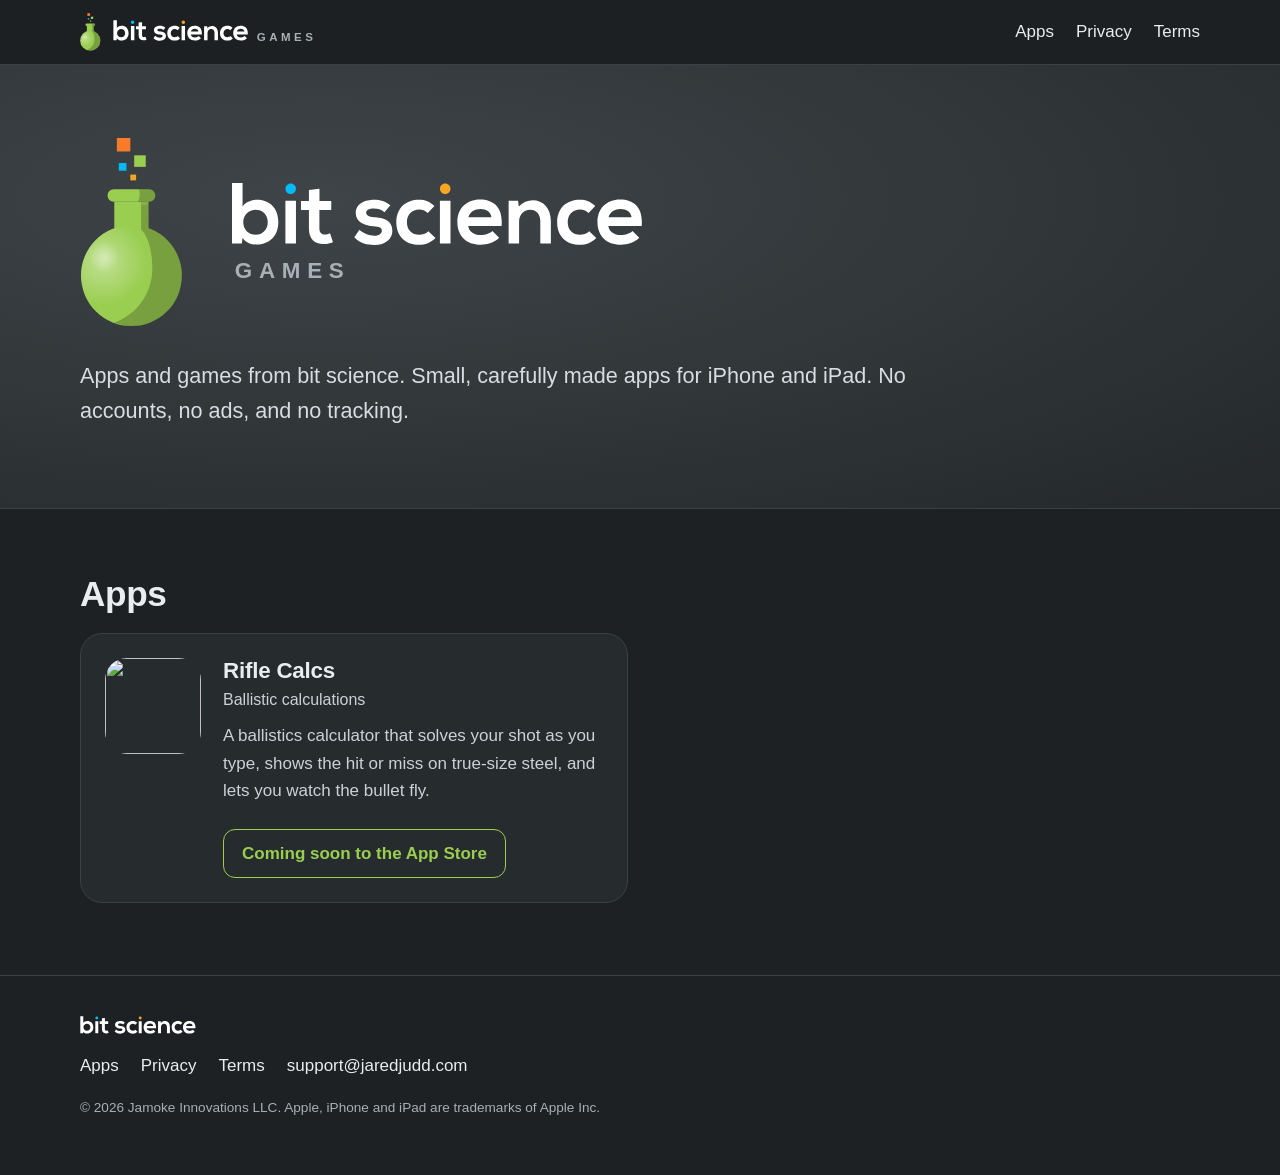
==== docs/index.html @ 22291ad4 "Bit Science Games website Home page, Rifle Calcs page, Privacy Policy and Terms of Use, built by bui" ====
<!doctype html>
<html lang="en">
<head>
<meta charset="utf-8">
<meta name="viewport" content="width=device-width, initial-scale=1">
<meta name="color-scheme" content="dark">
<title>Bit Science Games</title>
<meta name="description" content="Small, carefully made apps for iPhone and iPad. No accounts, no ads, and no tracking.">
<meta property="og:type" content="website">
<meta property="og:site_name" content="Bit Science Games">
<meta property="og:title" content="Bit Science Games">
<meta property="og:description" content="Small, carefully made apps for iPhone and iPad. No accounts, no ads, and no tracking.">
<meta property="og:image" content="https://jaredjudd.com/images/social.png">
<meta name="twitter:card" content="summary_large_image">
<link rel="canonical" href="https://jaredjudd.com/">
<link rel="icon" href="/images/icon.png">
<link rel="apple-touch-icon" href="/images/apple-touch-icon.png">
<link rel="stylesheet" href="/assets/site.css">
</head>
<body class="home">
<header class="top"><div class="wrap">
<a class="brand" href="/" aria-label="Bit Science Games home"><svg xmlns="http://www.w3.org/2000/svg" viewBox="40.880 84.500 53.350 98.590" width="20.6" height="38"><g transform="matrix(1 0 0 -1 0 280)">
  <defs>
    <radialGradient id="hl" gradientUnits="userSpaceOnUse" cx="53.11" cy="130.71" r="22.28">
      <stop offset="0" stop-color="#FFFFFF" stop-opacity="0.38"/>
      <stop offset="1" stop-color="#FFFFFF" stop-opacity="0"/>
    </radialGradient>
    <radialGradient id="hl2" gradientUnits="userSpaceOnUse" cx="53.39" cy="133.42" r="8.12">
      <stop offset="0" stop-color="#FFFFFF" stop-opacity="0.35"/>
      <stop offset="1" stop-color="#FFFFFF" stop-opacity="0"/>
    </radialGradient>
  </defs>
  <g id="pixels">
    <path fill="#F97A2B" d="M67 188 h-7 v7 h7 Z"/>
    <path fill="#9ACE51" d="M75 180 h-6 v6 h6 Z"/>
    <path fill="#04BAF4" d="M65 178 h-4 v4 h4 Z"/>
    <path fill="#F8A621" d="M70 173 h-3 v3 h3 Z"/>
  </g>
  <g id="flask" fill="#9ACE51">
    <circle cx="67.556" cy="123.585" r="26.174"/>
    <rect x="58.675" y="123.585" width="17.762" height="38.345"/>
    <rect x="55.17" y="161.93" width="24.772" height="6.434" rx="3.217"/>
  </g>
  <g id="shade" style="mix-blend-mode:multiply">
    <path transform="matrix(1 0 0 1 76.4366 148.2107)" fill="#C6C6C6" d="M0 0 L0 13.719 L-3.856 13.719 L-3.851 -0.618 C-3.851 -0.761 -3.791 -0.892 -3.684 -0.987 C-2.733 -1.834 1.97 -6.749 1.97 -21.1 C1.97 -34.096 -6.38 -45.135 -18.005 -49.163 C-14.282 -50.549 -10.16 -51.115 -5.854 -50.63 C6.748 -49.209 16.641 -38.611 17.262 -25.944 C17.845 -14.041 10.473 -3.777 0 0"/>
    <path transform="matrix(1 0 0 1 76.4366 161.9298)" fill="#DADADA" d="M0 0 L-3.856 0 L-3.856 -1.788 L0 -1.788 Z"/>
    <path transform="matrix(1 0 0 1 76.7251 168.364)" fill="#C6C6C6" d="M0 0 L-5.236 0 C-4.99 -0.794 -4.857 -1.639 -4.857 -2.514 C-4.857 -3.929 -5.208 -5.261 -5.822 -6.434 L-5.821 -6.434 L-0.289 -6.434 L-0.095 -6.434 C1.306 -6.434 2.635 -5.591 3.055 -4.255 C3.751 -2.038 2.113 0 0 0"/>
  </g>
  <circle cx="67.556" cy="123.585" r="26.174" fill="url(#hl)"/>
  <circle cx="67.556" cy="123.585" r="26.174" fill="url(#hl2)"/>
  </g></svg>
<span class="brand-name"><svg xmlns="http://www.w3.org/2000/svg" viewBox="106.520 134.270 202.600 31.480" width="135.2" height="21"><g transform="matrix(1 0 0 -1 0 280)">
  <path transform="matrix(1 0 0 1 303.5418 128.4114)" fill="#FFFFFF" d="M0 0 C-0.341 2.725 -2.469 4.087 -5.449 4.087 C-8.259 4.087 -10.558 2.725 -11.324 0 Z M-11.409 -4.3 C-11.069 -6.897 -8.812 -8.769 -5.152 -8.769 C-3.236 -8.769 -0.724 -8.047 0.468 -6.811 L3.788 -10.09 C1.575 -12.388 -2.043 -13.496 -5.236 -13.496 C-12.473 -13.496 -16.773 -9.025 -16.773 -2.299 C-16.773 4.087 -12.432 8.685 -5.62 8.685 C1.405 8.685 5.789 4.342 4.981 -4.3 Z M-17.348 -10.26 C-19.774 -12.643 -22.328 -13.58 -25.436 -13.58 C-31.523 -13.58 -36.59 -9.919 -36.59 -2.469 C-36.59 4.981 -31.523 8.642 -25.436 8.642 C-22.456 8.642 -20.157 7.791 -17.859 5.535 L-21.136 2.086 C-22.371 3.193 -23.904 3.746 -25.351 3.746 C-28.841 3.746 -31.396 1.192 -31.396 -2.469 C-31.396 -6.47 -28.672 -8.599 -25.436 -8.599 C-23.775 -8.599 -22.116 -8.131 -20.838 -6.854 Z M-44.883 -12.942 L-44.883 -1.958 C-44.883 1.235 -46.628 3.661 -49.948 3.661 C-53.141 3.661 -55.313 0.98 -55.313 -2.213 L-55.313 -12.942 L-60.464 -12.942 L-60.464 8.088 L-55.823 8.088 L-55.483 5.236 C-53.354 7.323 -51.226 8.386 -48.586 8.386 C-43.648 8.386 -39.688 4.682 -39.688 -1.916 L-39.688 -12.942 Z M-68.915 0 C-69.256 2.725 -71.384 4.087 -74.364 4.087 C-77.174 4.087 -79.473 2.725 -80.239 0 Z M-80.325 -4.3 C-79.983 -6.897 -77.727 -8.769 -74.067 -8.769 C-72.151 -8.769 -69.639 -8.047 -68.447 -6.811 L-65.127 -10.09 C-67.34 -12.388 -70.959 -13.496 -74.151 -13.496 C-81.388 -13.496 -85.688 -9.025 -85.688 -2.299 C-85.688 4.087 -81.346 8.685 -74.534 8.685 C-67.51 8.685 -63.126 4.342 -63.934 -4.3 Z M-94.256 -12.942 h5.195 v21.073 h-5.195 Z M-94.256 8.131 M-96.452 -10.26 C-98.878 -12.643 -101.433 -13.58 -104.54 -13.58 C-110.628 -13.58 -115.694 -9.919 -115.694 -2.469 C-115.694 4.981 -110.628 8.642 -104.54 8.642 C-101.56 8.642 -99.261 7.791 -96.962 5.535 L-100.24 2.086 C-101.475 3.193 -103.008 3.746 -104.455 3.746 C-107.946 3.746 -110.5 1.192 -110.5 -2.469 C-110.5 -6.47 -107.776 -8.599 -104.54 -8.599 C-102.88 -8.599 -101.22 -8.131 -99.943 -6.854 Z M-121.526 2.469 C-123.016 3.874 -124.719 4.342 -126.72 4.342 C-129.189 4.342 -130.551 3.576 -130.551 2.256 C-130.551 0.894 -129.317 0.127 -126.635 -0.043 C-122.676 -0.298 -117.652 -1.192 -117.652 -6.769 C-117.652 -10.473 -120.675 -13.666 -126.677 -13.666 C-129.998 -13.666 -133.318 -13.112 -136.384 -9.919 L-133.829 -6.216 C-132.339 -7.875 -128.933 -9.11 -126.592 -9.153 C-124.634 -9.195 -122.803 -8.174 -122.803 -6.641 C-122.803 -5.194 -123.995 -4.598 -126.975 -4.428 C-130.934 -4.13 -135.66 -2.682 -135.66 2.086 C-135.66 6.939 -130.637 8.642 -126.805 8.642 C-123.527 8.642 -121.058 8.004 -118.631 5.875 Z M-153.501 13.964 L-153.501 8.004 L-147.712 8.004 L-147.712 3.533 L-153.544 3.533 L-153.544 -5.535 C-153.544 -7.535 -152.437 -8.515 -150.819 -8.515 C-150.01 -8.515 -149.074 -8.259 -148.307 -7.875 L-146.86 -12.303 C-148.35 -12.899 -149.585 -13.154 -151.16 -13.197 C-155.715 -13.367 -158.695 -10.771 -158.695 -5.535 L-158.695 3.533 L-162.611 3.533 L-162.611 8.004 L-158.695 8.004 L-158.695 13.41 Z M-170.263 -12.942 h5.194 v21.073 h-5.194 Z M-170.263 8.131 M-190.988 -2.426 C-190.988 -6.216 -188.178 -8.599 -184.9 -8.599 C-181.58 -8.599 -178.94 -6.087 -178.94 -2.426 C-178.94 1.362 -181.58 3.704 -184.9 3.704 C-188.178 3.704 -190.988 1.235 -190.988 -2.426 M-191.329 16.816 L-191.329 5.194 C-190.094 7.365 -186.646 8.556 -184.432 8.556 C-178.302 8.556 -173.747 4.811 -173.747 -2.426 C-173.747 -9.323 -178.387 -13.41 -184.559 -13.41 C-187.114 -13.41 -189.711 -12.559 -191.329 -10.047 L-191.669 -12.942 L-196.522 -12.942 L-196.522 16.816 Z"/>
  <path transform="matrix(1 0 0 1 138.4726 142.375)" fill="#04BAF4" d="M0 0 C0 -1.435 -1.163 -2.597 -2.597 -2.597 C-4.032 -2.597 -5.195 -1.435 -5.195 0 C-5.195 1.434 -4.032 2.597 -2.597 2.597 C-1.163 2.597 0 1.434 0 0"/>
  <path transform="matrix(1 0 0 1 214.481 142.375)" fill="#F8A621" d="M0 0 C0 -1.435 -1.163 -2.597 -2.597 -2.597 C-4.032 -2.597 -5.195 -1.435 -5.195 0 C-5.195 1.434 -4.032 2.597 -2.597 2.597 C-1.163 2.597 0 1.434 0 0"/></g></svg><span class="games">GAMES</span></span></a>
<nav><a href="/#apps">Apps</a><a href="/privacy/">Privacy</a><a href="/terms/">Terms</a></nav>
</div></header>
<main>

<section class="hero home-hero"><div class="wrap">
<div class="lockup"><svg xmlns="http://www.w3.org/2000/svg" viewBox="40.880 84.500 53.350 98.590" width="102.8" height="190"><g transform="matrix(1 0 0 -1 0 280)">
  <defs>
    <radialGradient id="hl" gradientUnits="userSpaceOnUse" cx="53.11" cy="130.71" r="22.28">
      <stop offset="0" stop-color="#FFFFFF" stop-opacity="0.38"/>
      <stop offset="1" stop-color="#FFFFFF" stop-opacity="0"/>
    </radialGradient>
    <radialGradient id="hl2" gradientUnits="userSpaceOnUse" cx="53.39" cy="133.42" r="8.12">
      <stop offset="0" stop-color="#FFFFFF" stop-opacity="0.35"/>
      <stop offset="1" stop-color="#FFFFFF" stop-opacity="0"/>
    </radialGradient>
  </defs>
  <g id="pixels">
    <path fill="#F97A2B" d="M67 188 h-7 v7 h7 Z"/>
    <path fill="#9ACE51" d="M75 180 h-6 v6 h6 Z"/>
    <path fill="#04BAF4" d="M65 178 h-4 v4 h4 Z"/>
    <path fill="#F8A621" d="M70 173 h-3 v3 h3 Z"/>
  </g>
  <g id="flask" fill="#9ACE51">
    <circle cx="67.556" cy="123.585" r="26.174"/>
    <rect x="58.675" y="123.585" width="17.762" height="38.345"/>
    <rect x="55.17" y="161.93" width="24.772" height="6.434" rx="3.217"/>
  </g>
  <g id="shade" style="mix-blend-mode:multiply">
    <path transform="matrix(1 0 0 1 76.4366 148.2107)" fill="#C6C6C6" d="M0 0 L0 13.719 L-3.856 13.719 L-3.851 -0.618 C-3.851 -0.761 -3.791 -0.892 -3.684 -0.987 C-2.733 -1.834 1.97 -6.749 1.97 -21.1 C1.97 -34.096 -6.38 -45.135 -18.005 -49.163 C-14.282 -50.549 -10.16 -51.115 -5.854 -50.63 C6.748 -49.209 16.641 -38.611 17.262 -25.944 C17.845 -14.041 10.473 -3.777 0 0"/>
    <path transform="matrix(1 0 0 1 76.4366 161.9298)" fill="#DADADA" d="M0 0 L-3.856 0 L-3.856 -1.788 L0 -1.788 Z"/>
    <path transform="matrix(1 0 0 1 76.7251 168.364)" fill="#C6C6C6" d="M0 0 L-5.236 0 C-4.99 -0.794 -4.857 -1.639 -4.857 -2.514 C-4.857 -3.929 -5.208 -5.261 -5.822 -6.434 L-5.821 -6.434 L-0.289 -6.434 L-0.095 -6.434 C1.306 -6.434 2.635 -5.591 3.055 -4.255 C3.751 -2.038 2.113 0 0 0"/>
  </g>
  <circle cx="67.556" cy="123.585" r="26.174" fill="url(#hl)"/>
  <circle cx="67.556" cy="123.585" r="26.174" fill="url(#hl2)"/>
  </g></svg>
<div><h1 class="sr">Bit Science Games</h1><svg xmlns="http://www.w3.org/2000/svg" viewBox="106.520 134.270 202.600 31.480" width="411.9" height="64"><g transform="matrix(1 0 0 -1 0 280)">
  <path transform="matrix(1 0 0 1 303.5418 128.4114)" fill="#FFFFFF" d="M0 0 C-0.341 2.725 -2.469 4.087 -5.449 4.087 C-8.259 4.087 -10.558 2.725 -11.324 0 Z M-11.409 -4.3 C-11.069 -6.897 -8.812 -8.769 -5.152 -8.769 C-3.236 -8.769 -0.724 -8.047 0.468 -6.811 L3.788 -10.09 C1.575 -12.388 -2.043 -13.496 -5.236 -13.496 C-12.473 -13.496 -16.773 -9.025 -16.773 -2.299 C-16.773 4.087 -12.432 8.685 -5.62 8.685 C1.405 8.685 5.789 4.342 4.981 -4.3 Z M-17.348 -10.26 C-19.774 -12.643 -22.328 -13.58 -25.436 -13.58 C-31.523 -13.58 -36.59 -9.919 -36.59 -2.469 C-36.59 4.981 -31.523 8.642 -25.436 8.642 C-22.456 8.642 -20.157 7.791 -17.859 5.535 L-21.136 2.086 C-22.371 3.193 -23.904 3.746 -25.351 3.746 C-28.841 3.746 -31.396 1.192 -31.396 -2.469 C-31.396 -6.47 -28.672 -8.599 -25.436 -8.599 C-23.775 -8.599 -22.116 -8.131 -20.838 -6.854 Z M-44.883 -12.942 L-44.883 -1.958 C-44.883 1.235 -46.628 3.661 -49.948 3.661 C-53.141 3.661 -55.313 0.98 -55.313 -2.213 L-55.313 -12.942 L-60.464 -12.942 L-60.464 8.088 L-55.823 8.088 L-55.483 5.236 C-53.354 7.323 -51.226 8.386 -48.586 8.386 C-43.648 8.386 -39.688 4.682 -39.688 -1.916 L-39.688 -12.942 Z M-68.915 0 C-69.256 2.725 -71.384 4.087 -74.364 4.087 C-77.174 4.087 -79.473 2.725 -80.239 0 Z M-80.325 -4.3 C-79.983 -6.897 -77.727 -8.769 -74.067 -8.769 C-72.151 -8.769 -69.639 -8.047 -68.447 -6.811 L-65.127 -10.09 C-67.34 -12.388 -70.959 -13.496 -74.151 -13.496 C-81.388 -13.496 -85.688 -9.025 -85.688 -2.299 C-85.688 4.087 -81.346 8.685 -74.534 8.685 C-67.51 8.685 -63.126 4.342 -63.934 -4.3 Z M-94.256 -12.942 h5.195 v21.073 h-5.195 Z M-94.256 8.131 M-96.452 -10.26 C-98.878 -12.643 -101.433 -13.58 -104.54 -13.58 C-110.628 -13.58 -115.694 -9.919 -115.694 -2.469 C-115.694 4.981 -110.628 8.642 -104.54 8.642 C-101.56 8.642 -99.261 7.791 -96.962 5.535 L-100.24 2.086 C-101.475 3.193 -103.008 3.746 -104.455 3.746 C-107.946 3.746 -110.5 1.192 -110.5 -2.469 C-110.5 -6.47 -107.776 -8.599 -104.54 -8.599 C-102.88 -8.599 -101.22 -8.131 -99.943 -6.854 Z M-121.526 2.469 C-123.016 3.874 -124.719 4.342 -126.72 4.342 C-129.189 4.342 -130.551 3.576 -130.551 2.256 C-130.551 0.894 -129.317 0.127 -126.635 -0.043 C-122.676 -0.298 -117.652 -1.192 -117.652 -6.769 C-117.652 -10.473 -120.675 -13.666 -126.677 -13.666 C-129.998 -13.666 -133.318 -13.112 -136.384 -9.919 L-133.829 -6.216 C-132.339 -7.875 -128.933 -9.11 -126.592 -9.153 C-124.634 -9.195 -122.803 -8.174 -122.803 -6.641 C-122.803 -5.194 -123.995 -4.598 -126.975 -4.428 C-130.934 -4.13 -135.66 -2.682 -135.66 2.086 C-135.66 6.939 -130.637 8.642 -126.805 8.642 C-123.527 8.642 -121.058 8.004 -118.631 5.875 Z M-153.501 13.964 L-153.501 8.004 L-147.712 8.004 L-147.712 3.533 L-153.544 3.533 L-153.544 -5.535 C-153.544 -7.535 -152.437 -8.515 -150.819 -8.515 C-150.01 -8.515 -149.074 -8.259 -148.307 -7.875 L-146.86 -12.303 C-148.35 -12.899 -149.585 -13.154 -151.16 -13.197 C-155.715 -13.367 -158.695 -10.771 -158.695 -5.535 L-158.695 3.533 L-162.611 3.533 L-162.611 8.004 L-158.695 8.004 L-158.695 13.41 Z M-170.263 -12.942 h5.194 v21.073 h-5.194 Z M-170.263 8.131 M-190.988 -2.426 C-190.988 -6.216 -188.178 -8.599 -184.9 -8.599 C-181.58 -8.599 -178.94 -6.087 -178.94 -2.426 C-178.94 1.362 -181.58 3.704 -184.9 3.704 C-188.178 3.704 -190.988 1.235 -190.988 -2.426 M-191.329 16.816 L-191.329 5.194 C-190.094 7.365 -186.646 8.556 -184.432 8.556 C-178.302 8.556 -173.747 4.811 -173.747 -2.426 C-173.747 -9.323 -178.387 -13.41 -184.559 -13.41 C-187.114 -13.41 -189.711 -12.559 -191.329 -10.047 L-191.669 -12.942 L-196.522 -12.942 L-196.522 16.816 Z"/>
  <path transform="matrix(1 0 0 1 138.4726 142.375)" fill="#04BAF4" d="M0 0 C0 -1.435 -1.163 -2.597 -2.597 -2.597 C-4.032 -2.597 -5.195 -1.435 -5.195 0 C-5.195 1.434 -4.032 2.597 -2.597 2.597 C-1.163 2.597 0 1.434 0 0"/>
  <path transform="matrix(1 0 0 1 214.481 142.375)" fill="#F8A621" d="M0 0 C0 -1.435 -1.163 -2.597 -2.597 -2.597 C-4.032 -2.597 -5.195 -1.435 -5.195 0 C-5.195 1.434 -4.032 2.597 -2.597 2.597 C-1.163 2.597 0 1.434 0 0"/></g></svg><div class="games big">GAMES</div></div></div>
<p class="lead">Apps and games from bit science. Small, carefully made apps for iPhone and iPad. No accounts, no ads, and no tracking.</p>
</div></section>
<section class="wrap apps" id="apps">
<h2>Apps</h2>
<div class="cards">
<a class="card" href="/rifle-calcs/">
<img src="/images/rifle-calcs/icon.png" alt="" width="96" height="96">
<div><h3>Rifle Calcs</h3><p class="tag">Ballistic calculations</p>
<p>A ballistics calculator that solves your shot as you type, shows the hit or miss on true-size steel, and lets you watch the bullet fly.</p><span class="store soon">Coming soon to the App Store</span></div></a></div>
</section>
</main>
<footer class="bottom"><div class="wrap">
<div><svg xmlns="http://www.w3.org/2000/svg" viewBox="106.520 134.270 202.600 31.480" width="115.8" height="18"><g transform="matrix(1 0 0 -1 0 280)">
  <path transform="matrix(1 0 0 1 303.5418 128.4114)" fill="#FFFFFF" d="M0 0 C-0.341 2.725 -2.469 4.087 -5.449 4.087 C-8.259 4.087 -10.558 2.725 -11.324 0 Z M-11.409 -4.3 C-11.069 -6.897 -8.812 -8.769 -5.152 -8.769 C-3.236 -8.769 -0.724 -8.047 0.468 -6.811 L3.788 -10.09 C1.575 -12.388 -2.043 -13.496 -5.236 -13.496 C-12.473 -13.496 -16.773 -9.025 -16.773 -2.299 C-16.773 4.087 -12.432 8.685 -5.62 8.685 C1.405 8.685 5.789 4.342 4.981 -4.3 Z M-17.348 -10.26 C-19.774 -12.643 -22.328 -13.58 -25.436 -13.58 C-31.523 -13.58 -36.59 -9.919 -36.59 -2.469 C-36.59 4.981 -31.523 8.642 -25.436 8.642 C-22.456 8.642 -20.157 7.791 -17.859 5.535 L-21.136 2.086 C-22.371 3.193 -23.904 3.746 -25.351 3.746 C-28.841 3.746 -31.396 1.192 -31.396 -2.469 C-31.396 -6.47 -28.672 -8.599 -25.436 -8.599 C-23.775 -8.599 -22.116 -8.131 -20.838 -6.854 Z M-44.883 -12.942 L-44.883 -1.958 C-44.883 1.235 -46.628 3.661 -49.948 3.661 C-53.141 3.661 -55.313 0.98 -55.313 -2.213 L-55.313 -12.942 L-60.464 -12.942 L-60.464 8.088 L-55.823 8.088 L-55.483 5.236 C-53.354 7.323 -51.226 8.386 -48.586 8.386 C-43.648 8.386 -39.688 4.682 -39.688 -1.916 L-39.688 -12.942 Z M-68.915 0 C-69.256 2.725 -71.384 4.087 -74.364 4.087 C-77.174 4.087 -79.473 2.725 -80.239 0 Z M-80.325 -4.3 C-79.983 -6.897 -77.727 -8.769 -74.067 -8.769 C-72.151 -8.769 -69.639 -8.047 -68.447 -6.811 L-65.127 -10.09 C-67.34 -12.388 -70.959 -13.496 -74.151 -13.496 C-81.388 -13.496 -85.688 -9.025 -85.688 -2.299 C-85.688 4.087 -81.346 8.685 -74.534 8.685 C-67.51 8.685 -63.126 4.342 -63.934 -4.3 Z M-94.256 -12.942 h5.195 v21.073 h-5.195 Z M-94.256 8.131 M-96.452 -10.26 C-98.878 -12.643 -101.433 -13.58 -104.54 -13.58 C-110.628 -13.58 -115.694 -9.919 -115.694 -2.469 C-115.694 4.981 -110.628 8.642 -104.54 8.642 C-101.56 8.642 -99.261 7.791 -96.962 5.535 L-100.24 2.086 C-101.475 3.193 -103.008 3.746 -104.455 3.746 C-107.946 3.746 -110.5 1.192 -110.5 -2.469 C-110.5 -6.47 -107.776 -8.599 -104.54 -8.599 C-102.88 -8.599 -101.22 -8.131 -99.943 -6.854 Z M-121.526 2.469 C-123.016 3.874 -124.719 4.342 -126.72 4.342 C-129.189 4.342 -130.551 3.576 -130.551 2.256 C-130.551 0.894 -129.317 0.127 -126.635 -0.043 C-122.676 -0.298 -117.652 -1.192 -117.652 -6.769 C-117.652 -10.473 -120.675 -13.666 -126.677 -13.666 C-129.998 -13.666 -133.318 -13.112 -136.384 -9.919 L-133.829 -6.216 C-132.339 -7.875 -128.933 -9.11 -126.592 -9.153 C-124.634 -9.195 -122.803 -8.174 -122.803 -6.641 C-122.803 -5.194 -123.995 -4.598 -126.975 -4.428 C-130.934 -4.13 -135.66 -2.682 -135.66 2.086 C-135.66 6.939 -130.637 8.642 -126.805 8.642 C-123.527 8.642 -121.058 8.004 -118.631 5.875 Z M-153.501 13.964 L-153.501 8.004 L-147.712 8.004 L-147.712 3.533 L-153.544 3.533 L-153.544 -5.535 C-153.544 -7.535 -152.437 -8.515 -150.819 -8.515 C-150.01 -8.515 -149.074 -8.259 -148.307 -7.875 L-146.86 -12.303 C-148.35 -12.899 -149.585 -13.154 -151.16 -13.197 C-155.715 -13.367 -158.695 -10.771 -158.695 -5.535 L-158.695 3.533 L-162.611 3.533 L-162.611 8.004 L-158.695 8.004 L-158.695 13.41 Z M-170.263 -12.942 h5.194 v21.073 h-5.194 Z M-170.263 8.131 M-190.988 -2.426 C-190.988 -6.216 -188.178 -8.599 -184.9 -8.599 C-181.58 -8.599 -178.94 -6.087 -178.94 -2.426 C-178.94 1.362 -181.58 3.704 -184.9 3.704 C-188.178 3.704 -190.988 1.235 -190.988 -2.426 M-191.329 16.816 L-191.329 5.194 C-190.094 7.365 -186.646 8.556 -184.432 8.556 C-178.302 8.556 -173.747 4.811 -173.747 -2.426 C-173.747 -9.323 -178.387 -13.41 -184.559 -13.41 C-187.114 -13.41 -189.711 -12.559 -191.329 -10.047 L-191.669 -12.942 L-196.522 -12.942 L-196.522 16.816 Z"/>
  <path transform="matrix(1 0 0 1 138.4726 142.375)" fill="#04BAF4" d="M0 0 C0 -1.435 -1.163 -2.597 -2.597 -2.597 C-4.032 -2.597 -5.195 -1.435 -5.195 0 C-5.195 1.434 -4.032 2.597 -2.597 2.597 C-1.163 2.597 0 1.434 0 0"/>
  <path transform="matrix(1 0 0 1 214.481 142.375)" fill="#F8A621" d="M0 0 C0 -1.435 -1.163 -2.597 -2.597 -2.597 C-4.032 -2.597 -5.195 -1.435 -5.195 0 C-5.195 1.434 -4.032 2.597 -2.597 2.597 C-1.163 2.597 0 1.434 0 0"/></g></svg></div>
<nav><a href="/#apps">Apps</a><a href="/privacy/">Privacy</a><a href="/terms/">Terms</a>
<a href="mailto:support@jaredjudd.com">support@jaredjudd.com</a></nav>
<p class="fine">&copy; 2026 Jamoke Innovations LLC. Apple, iPhone and iPad are trademarks of Apple Inc.</p>
</div></footer>
</body>
</html>
---- assets/site.css ----
/*
  Bit Science Games. Dark, after the app it opens with: the bit science slate, the beaker's
  green for links and accents, and the app's backlit LCD for anything read rather than
  pressed. System fonts only: Avenir Next on Apple devices, the platform sans elsewhere.
*/
:root {
  --bg: #1D2123;
  --surface: #262B2E;
  --slate: #33383B;
  --field: #24282B;
  --line: #3A4044;
  --text: #E9EDEF;
  --muted: #A7B0B5;
  --green: #9ACE51;
  --green-deep: #7FB33A;
  --orange: #F97A2B;
  --amber: #F8A621;
  --blue: #04BAF4;
  --lcd-top: #9FCF97;
  --lcd-bottom: #B6E0AB;
  --lcd-ink: #0E150E;
  --lcd-bezel: #161917;
  --sans: "Avenir Next", Avenir, -apple-system, BlinkMacSystemFont, "Segoe UI", Roboto, Helvetica, Arial, sans-serif;
  --mono: Menlo, Consolas, "SF Mono", monospace;
  color-scheme: dark;
}

* { box-sizing: border-box; }
html { -webkit-text-size-adjust: 100%; scroll-behavior: smooth; }
body {
  margin: 0;
  background: var(--bg);
  color: var(--text);
  font: 17px/1.6 var(--sans);
  -webkit-font-smoothing: antialiased;
}
img, svg { display: block; max-width: 100%; height: auto; }
a { color: var(--green); text-decoration-thickness: 1px; text-underline-offset: 3px; }
a:hover { color: #B4E07A; }
h1, h2, h3 { font-weight: 600; line-height: 1.2; letter-spacing: -0.01em; margin: 0 0 .5em; }
h1 { font-size: clamp(2.2rem, 5vw, 3.2rem); }
h2 { font-size: clamp(1.6rem, 3.4vw, 2.2rem); }
h3 { font-size: 1.2rem; }
p, ul { margin: 0 0 1em; }
ul { padding-left: 1.2em; }
li { margin-bottom: .5em; }
strong { color: #fff; font-weight: 600; }
code { font-family: var(--mono); font-size: .9em; }
hr { border: 0; border-top: 1px solid var(--line); margin: 2.5em 0; }
.sr { position: absolute; width: 1px; height: 1px; overflow: hidden; clip: rect(0 0 0 0); }

.wrap { width: min(1120px, 100% - 32px); margin-inline: auto; }
.narrow { width: min(760px, 100% - 32px); }

/* Header and footer */
.top { background: rgba(29, 33, 35, .92); border-bottom: 1px solid var(--line); position: sticky; top: 0; z-index: 10;
  backdrop-filter: blur(8px); -webkit-backdrop-filter: blur(8px); }
.top .wrap { display: flex; align-items: center; justify-content: space-between; gap: 16px; min-height: 64px; }
.brand { display: flex; align-items: center; gap: 12px; text-decoration: none; }
.brand-name { display: flex; align-items: baseline; gap: 9px; }
.games { font: 600 .72rem/1 var(--sans); letter-spacing: .3em; color: var(--muted); }
.games.big { font-size: clamp(1rem, 2.2vw, 1.4rem); margin: 14px 0 0 4px; }
.top nav, .bottom nav { display: flex; flex-wrap: wrap; gap: 4px 22px; }
.top nav a, .bottom nav a { color: var(--text); text-decoration: none; font-weight: 500; }
.top nav a:hover, .bottom nav a:hover { color: var(--green); }
.bottom { border-top: 1px solid var(--line); margin-top: 72px; padding: 40px 0 56px; color: var(--muted); }
.bottom .wrap { display: grid; gap: 18px; }
.bottom .fine { font-size: .85rem; margin: 0; }

/* Heroes */
.hero { background: radial-gradient(ellipse at 25% 30%, #3E4447 0%, var(--slate) 45%, var(--field) 100%);
  border-bottom: 1px solid var(--line); padding: 72px 0 80px; }
.lockup { display: flex; align-items: center; gap: clamp(20px, 4vw, 48px); flex-wrap: wrap; }
.lockup > svg { height: clamp(120px, 20vw, 190px); width: auto; }
.lockup > div svg { height: clamp(36px, 7vw, 64px); width: auto; }
.lead { font-size: clamp(1.1rem, 2.2vw, 1.35rem); color: #D7DDE0; max-width: 40em; margin: 32px 0 0; }

.grid { display: grid; grid-template-columns: 1.05fr .95fr; gap: clamp(28px, 5vw, 72px); align-items: center; }
.app-hero .art img { width: min(100%, 380px); margin-inline: auto; }
.app-lockup { display: flex; align-items: center; gap: 20px; margin-bottom: 26px; }
.app-lockup svg { width: auto; height: 96px; }
.app-lockup h1 { margin: 0; }
.tag { color: var(--muted); font-size: 1.15rem; margin: 2px 0 0; }
.app-hero p { color: #D7DDE0; font-size: 1.15rem; }
.jump { font-size: .95rem; margin-top: 18px; }

.store { display: inline-block; margin-top: 8px; padding: 10px 18px; border-radius: 12px; font-weight: 600;
  background: var(--green); color: #12170E; text-decoration: none; }
.store.soon { background: transparent; color: var(--green); border: 1.5px solid var(--green); }

/* Home: the app list */
.apps { padding-top: 64px; }
.cards { display: grid; grid-template-columns: repeat(auto-fill, minmax(min(100%, 480px), 1fr)); gap: 24px; }
.card { display: flex; gap: 22px; padding: 24px; border-radius: 22px; background: var(--surface);
  border: 1px solid var(--line); color: var(--text); text-decoration: none; transition: border-color .15s, transform .15s; }
.card:hover { border-color: var(--green-deep); transform: translateY(-2px); color: var(--text); }
.card img { width: 96px; height: 96px; border-radius: 22px; flex: none; }
.card h3 { margin: 0; font-size: 1.4rem; }
.card .tag { font-size: 1rem; margin-bottom: 10px; }
.card p { color: #CBD2D5; }

/* App pages: one section per heading */
section.feature, section.plain, section.support { padding: 72px 0 0; }
.feature .text h2 { margin-bottom: .6em; }
.feature .text p { color: #D3D9DC; font-size: 1.08rem; }
.flip .text { order: 2; }
.phones { display: flex; gap: 18px; justify-content: center; }
.phones img { width: min(100%, 330px); }
.phones.n2 img { width: min(48%, 290px); }
.plain ul { list-style: none; padding: 0; display: grid; grid-template-columns: repeat(auto-fit, minmax(min(100%, 320px), 1fr)); gap: 14px 28px; }
.plain li { background: var(--surface); border: 1px solid var(--line); border-radius: 16px; padding: 16px 18px; margin: 0; color: #CBD2D5; }

/* The app's backlit display, for the privacy summary */
section.lcd .narrow { background: var(--lcd-bezel); border-radius: 18px; padding: 8px; box-shadow: 0 2px 4px rgba(0,0,0,.4); }
section.lcd .narrow > * { margin: 0; }
section.lcd h2, section.lcd p { background: linear-gradient(var(--lcd-top), var(--lcd-bottom)); color: var(--lcd-ink);
  font-family: var(--mono); padding: 16px 22px 4px; }
section.lcd h2 { border-radius: 11px 11px 0 0; font-size: 1.15rem; letter-spacing: .04em; text-transform: uppercase; }
section.lcd p { border-radius: 0 0 11px 11px; padding-bottom: 20px; font-size: .98rem; }
section.lcd a { color: var(--lcd-ink); font-weight: 700; }

.support h3 { margin-top: 1.6em; color: #fff; }
.support p { color: #CBD2D5; }
.credit { color: var(--muted); font-size: .9rem; margin-top: 48px; }

/* Policies */
.legal main { padding-top: 56px; }
.prose h1 { margin-bottom: .3em; }
.prose h2 { font-size: 1.45rem; margin-top: 2em; padding-top: .4em; border-top: 1px solid var(--line); }
.prose h3 { font-size: 1.2rem; margin-top: 1.6em; color: var(--green); }
.prose p, .prose li { color: #D3D9DC; }

@media (max-width: 820px) {
  .grid { grid-template-columns: 1fr; }
  .flip .text { order: 0; }
  .hero { padding: 48px 0 56px; }
  .top nav { gap: 4px 16px; font-size: .95rem; }
  .app-lockup svg { height: 72px; }
}
@media (max-width: 480px) {
  .brand-name .games { display: none; }
  .top nav { flex-wrap: nowrap; gap: 14px; font-size: .9rem; }
  .card { flex-direction: column; }
}
@media (prefers-reduced-motion: reduce) { html { scroll-behavior: auto; } .card { transition: none; } }
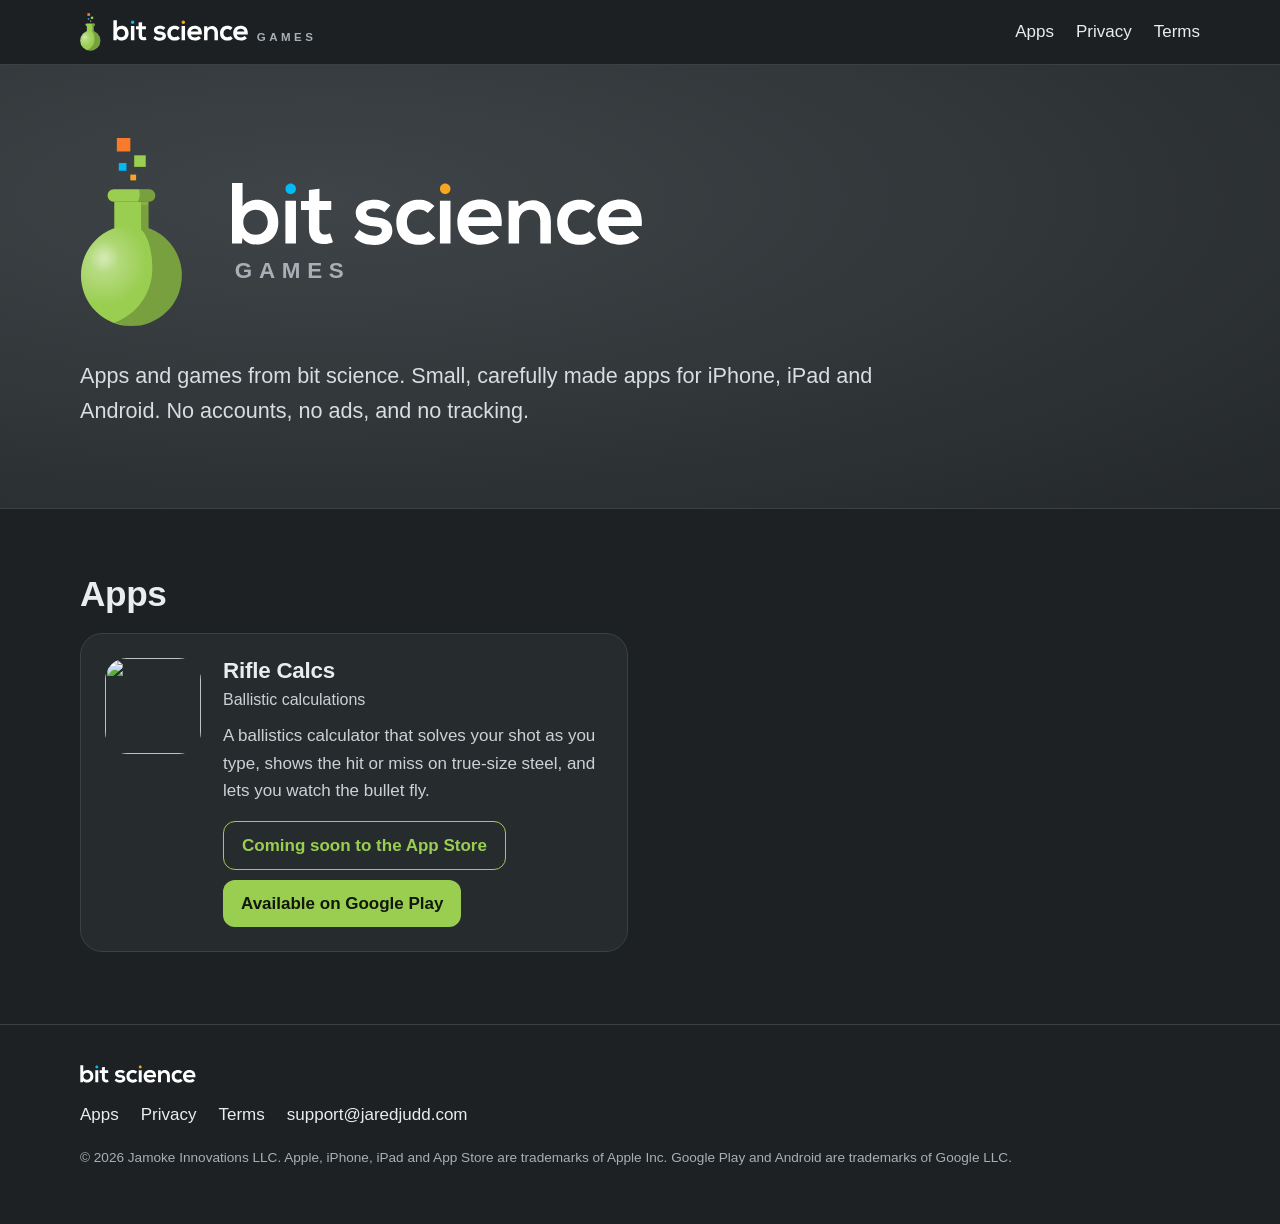
==== commit 8c27d3a0: "Link Rifle Calcs on Google Play; App Store link ready for when it goes live Co-Authored-By: Claude O" ====
--- a/docs/index.html
+++ b/docs/index.html
@@ -5,11 +5,11 @@
 <meta name="viewport" content="width=device-width, initial-scale=1">
 <meta name="color-scheme" content="dark">
 <title>Bit Science Games</title>
-<meta name="description" content="Small, carefully made apps for iPhone and iPad. No accounts, no ads, and no tracking.">
+<meta name="description" content="Small, carefully made apps for iPhone, iPad and Android. No accounts, no ads, and no tracking.">
 <meta property="og:type" content="website">
 <meta property="og:site_name" content="Bit Science Games">
 <meta property="og:title" content="Bit Science Games">
-<meta property="og:description" content="Small, carefully made apps for iPhone and iPad. No accounts, no ads, and no tracking.">
+<meta property="og:description" content="Small, carefully made apps for iPhone, iPad and Android. No accounts, no ads, and no tracking.">
 <meta property="og:image" content="https://jaredjudd.com/images/social.png">
 <meta name="twitter:card" content="summary_large_image">
 <link rel="canonical" href="https://jaredjudd.com/">
@@ -92,7 +92,7 @@
   <path transform="matrix(1 0 0 1 303.5418 128.4114)" fill="#FFFFFF" d="M0 0 C-0.341 2.725 -2.469 4.087 -5.449 4.087 C-8.259 4.087 -10.558 2.725 -11.324 0 Z M-11.409 -4.3 C-11.069 -6.897 -8.812 -8.769 -5.152 -8.769 C-3.236 -8.769 -0.724 -8.047 0.468 -6.811 L3.788 -10.09 C1.575 -12.388 -2.043 -13.496 -5.236 -13.496 C-12.473 -13.496 -16.773 -9.025 -16.773 -2.299 C-16.773 4.087 -12.432 8.685 -5.62 8.685 C1.405 8.685 5.789 4.342 4.981 -4.3 Z M-17.348 -10.26 C-19.774 -12.643 -22.328 -13.58 -25.436 -13.58 C-31.523 -13.58 -36.59 -9.919 -36.59 -2.469 C-36.59 4.981 -31.523 8.642 -25.436 8.642 C-22.456 8.642 -20.157 7.791 -17.859 5.535 L-21.136 2.086 C-22.371 3.193 -23.904 3.746 -25.351 3.746 C-28.841 3.746 -31.396 1.192 -31.396 -2.469 C-31.396 -6.47 -28.672 -8.599 -25.436 -8.599 C-23.775 -8.599 -22.116 -8.131 -20.838 -6.854 Z M-44.883 -12.942 L-44.883 -1.958 C-44.883 1.235 -46.628 3.661 -49.948 3.661 C-53.141 3.661 -55.313 0.98 -55.313 -2.213 L-55.313 -12.942 L-60.464 -12.942 L-60.464 8.088 L-55.823 8.088 L-55.483 5.236 C-53.354 7.323 -51.226 8.386 -48.586 8.386 C-43.648 8.386 -39.688 4.682 -39.688 -1.916 L-39.688 -12.942 Z M-68.915 0 C-69.256 2.725 -71.384 4.087 -74.364 4.087 C-77.174 4.087 -79.473 2.725 -80.239 0 Z M-80.325 -4.3 C-79.983 -6.897 -77.727 -8.769 -74.067 -8.769 C-72.151 -8.769 -69.639 -8.047 -68.447 -6.811 L-65.127 -10.09 C-67.34 -12.388 -70.959 -13.496 -74.151 -13.496 C-81.388 -13.496 -85.688 -9.025 -85.688 -2.299 C-85.688 4.087 -81.346 8.685 -74.534 8.685 C-67.51 8.685 -63.126 4.342 -63.934 -4.3 Z M-94.256 -12.942 h5.195 v21.073 h-5.195 Z M-94.256 8.131 M-96.452 -10.26 C-98.878 -12.643 -101.433 -13.58 -104.54 -13.58 C-110.628 -13.58 -115.694 -9.919 -115.694 -2.469 C-115.694 4.981 -110.628 8.642 -104.54 8.642 C-101.56 8.642 -99.261 7.791 -96.962 5.535 L-100.24 2.086 C-101.475 3.193 -103.008 3.746 -104.455 3.746 C-107.946 3.746 -110.5 1.192 -110.5 -2.469 C-110.5 -6.47 -107.776 -8.599 -104.54 -8.599 C-102.88 -8.599 -101.22 -8.131 -99.943 -6.854 Z M-121.526 2.469 C-123.016 3.874 -124.719 4.342 -126.72 4.342 C-129.189 4.342 -130.551 3.576 -130.551 2.256 C-130.551 0.894 -129.317 0.127 -126.635 -0.043 C-122.676 -0.298 -117.652 -1.192 -117.652 -6.769 C-117.652 -10.473 -120.675 -13.666 -126.677 -13.666 C-129.998 -13.666 -133.318 -13.112 -136.384 -9.919 L-133.829 -6.216 C-132.339 -7.875 -128.933 -9.11 -126.592 -9.153 C-124.634 -9.195 -122.803 -8.174 -122.803 -6.641 C-122.803 -5.194 -123.995 -4.598 -126.975 -4.428 C-130.934 -4.13 -135.66 -2.682 -135.66 2.086 C-135.66 6.939 -130.637 8.642 -126.805 8.642 C-123.527 8.642 -121.058 8.004 -118.631 5.875 Z M-153.501 13.964 L-153.501 8.004 L-147.712 8.004 L-147.712 3.533 L-153.544 3.533 L-153.544 -5.535 C-153.544 -7.535 -152.437 -8.515 -150.819 -8.515 C-150.01 -8.515 -149.074 -8.259 -148.307 -7.875 L-146.86 -12.303 C-148.35 -12.899 -149.585 -13.154 -151.16 -13.197 C-155.715 -13.367 -158.695 -10.771 -158.695 -5.535 L-158.695 3.533 L-162.611 3.533 L-162.611 8.004 L-158.695 8.004 L-158.695 13.41 Z M-170.263 -12.942 h5.194 v21.073 h-5.194 Z M-170.263 8.131 M-190.988 -2.426 C-190.988 -6.216 -188.178 -8.599 -184.9 -8.599 C-181.58 -8.599 -178.94 -6.087 -178.94 -2.426 C-178.94 1.362 -181.58 3.704 -184.9 3.704 C-188.178 3.704 -190.988 1.235 -190.988 -2.426 M-191.329 16.816 L-191.329 5.194 C-190.094 7.365 -186.646 8.556 -184.432 8.556 C-178.302 8.556 -173.747 4.811 -173.747 -2.426 C-173.747 -9.323 -178.387 -13.41 -184.559 -13.41 C-187.114 -13.41 -189.711 -12.559 -191.329 -10.047 L-191.669 -12.942 L-196.522 -12.942 L-196.522 16.816 Z"/>
   <path transform="matrix(1 0 0 1 138.4726 142.375)" fill="#04BAF4" d="M0 0 C0 -1.435 -1.163 -2.597 -2.597 -2.597 C-4.032 -2.597 -5.195 -1.435 -5.195 0 C-5.195 1.434 -4.032 2.597 -2.597 2.597 C-1.163 2.597 0 1.434 0 0"/>
   <path transform="matrix(1 0 0 1 214.481 142.375)" fill="#F8A621" d="M0 0 C0 -1.435 -1.163 -2.597 -2.597 -2.597 C-4.032 -2.597 -5.195 -1.435 -5.195 0 C-5.195 1.434 -4.032 2.597 -2.597 2.597 C-1.163 2.597 0 1.434 0 0"/></g></svg><div class="games big">GAMES</div></div></div>
-<p class="lead">Apps and games from bit science. Small, carefully made apps for iPhone and iPad. No accounts, no ads, and no tracking.</p>
+<p class="lead">Apps and games from bit science. Small, carefully made apps for iPhone, iPad and Android. No accounts, no ads, and no tracking.</p>
 </div></section>
 <section class="wrap apps" id="apps">
 <h2>Apps</h2>
@@ -100,7 +100,7 @@
 <a class="card" href="/rifle-calcs/">
 <img src="/images/rifle-calcs/icon.png" alt="" width="96" height="96">
 <div><h3>Rifle Calcs</h3><p class="tag">Ballistic calculations</p>
-<p>A ballistics calculator that solves your shot as you type, shows the hit or miss on true-size steel, and lets you watch the bullet fly.</p><span class="store soon">Coming soon to the App Store</span></div></a></div>
+<p>A ballistics calculator that solves your shot as you type, shows the hit or miss on true-size steel, and lets you watch the bullet fly.</p><div class="stores"><span class="store soon">Coming soon to the App Store</span><span class="store">Available on Google Play</span></div></div></a></div>
 </section>
 </main>
 <footer class="bottom"><div class="wrap">
@@ -110,7 +110,7 @@
   <path transform="matrix(1 0 0 1 214.481 142.375)" fill="#F8A621" d="M0 0 C0 -1.435 -1.163 -2.597 -2.597 -2.597 C-4.032 -2.597 -5.195 -1.435 -5.195 0 C-5.195 1.434 -4.032 2.597 -2.597 2.597 C-1.163 2.597 0 1.434 0 0"/></g></svg></div>
 <nav><a href="/#apps">Apps</a><a href="/privacy/">Privacy</a><a href="/terms/">Terms</a>
 <a href="mailto:support@jaredjudd.com">support@jaredjudd.com</a></nav>
-<p class="fine">&copy; 2026 Jamoke Innovations LLC. Apple, iPhone and iPad are trademarks of Apple Inc.</p>
+<p class="fine">&copy; 2026 Jamoke Innovations LLC. Apple, iPhone, iPad and App Store are trademarks of Apple Inc. Google Play and Android are trademarks of Google LLC.</p>
 </div></footer>
 </body>
 </html>
--- a/assets/site.css
+++ b/assets/site.css
@@ -84,7 +84,8 @@
 .app-hero p { color: #D7DDE0; font-size: 1.15rem; }
 .jump { font-size: .95rem; margin-top: 18px; }
 
-.store { display: inline-block; margin-top: 8px; padding: 10px 18px; border-radius: 12px; font-weight: 600;
+.stores { display: flex; flex-wrap: wrap; gap: 10px; margin-top: 8px; }
+.store { display: inline-block; padding: 10px 18px; border-radius: 12px; font-weight: 600;
   background: var(--green); color: #12170E; text-decoration: none; }
 .store.soon { background: transparent; color: var(--green); border: 1.5px solid var(--green); }
 
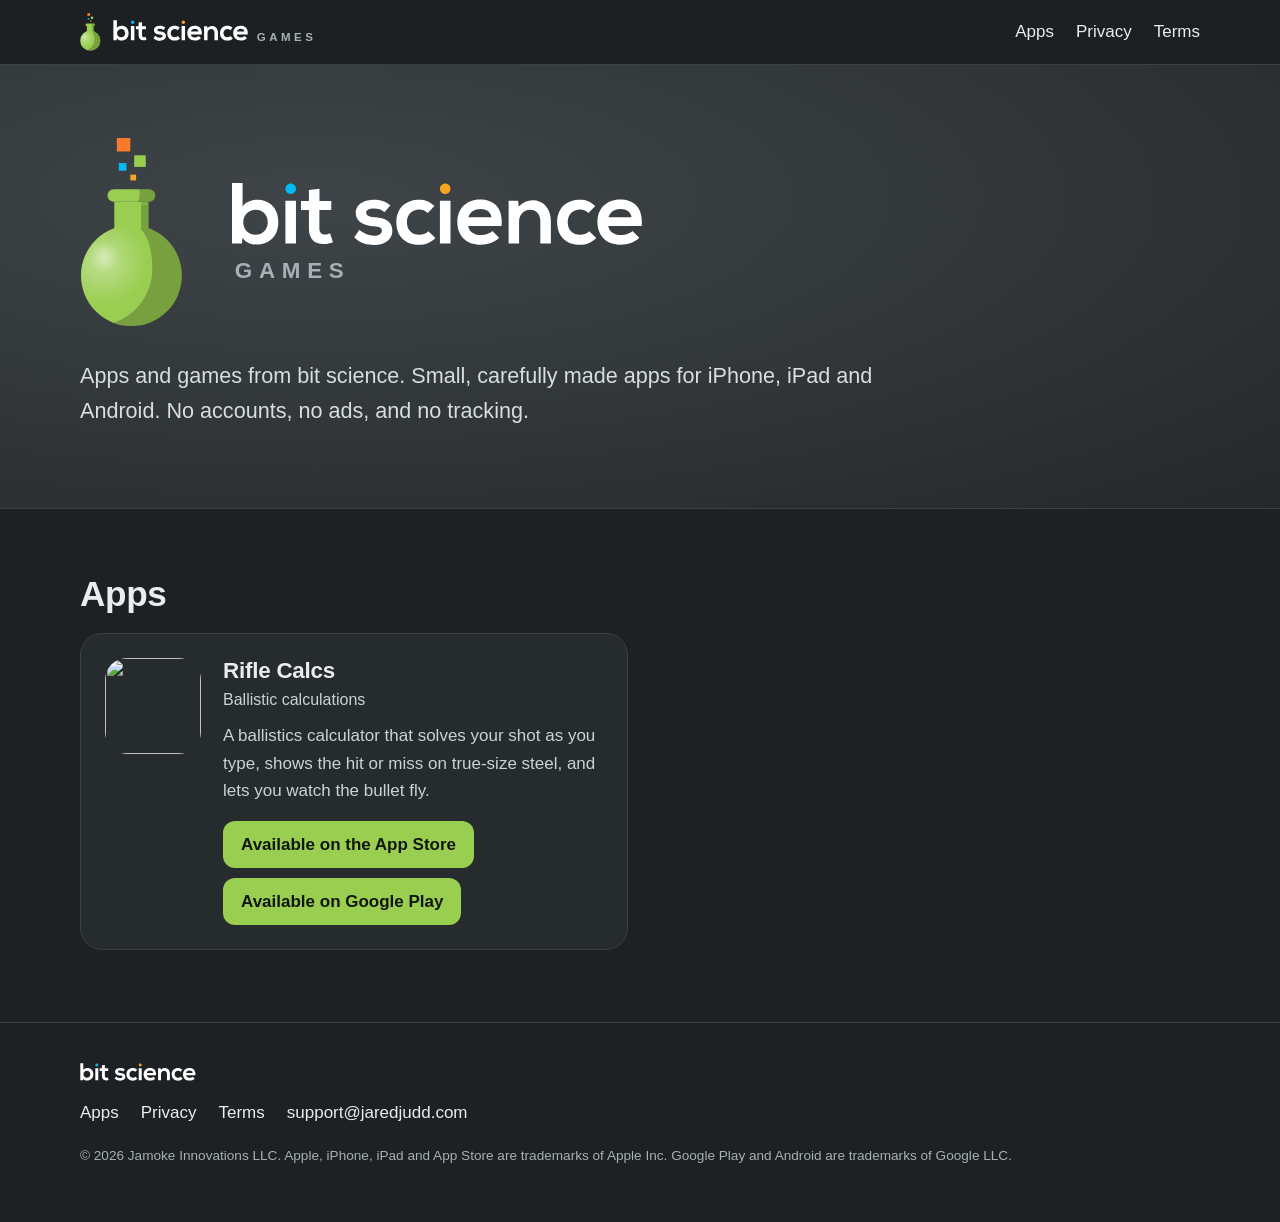
==== commit 1f77ab73: "Link Rifle Calcs on the App Store Co-Authored-By: Claude Opus 5.5 <noreply@anthropic.com>" ====
--- a/docs/index.html
+++ b/docs/index.html
@@ -100,7 +100,7 @@
 <a class="card" href="/rifle-calcs/">
 <img src="/images/rifle-calcs/icon.png" alt="" width="96" height="96">
 <div><h3>Rifle Calcs</h3><p class="tag">Ballistic calculations</p>
-<p>A ballistics calculator that solves your shot as you type, shows the hit or miss on true-size steel, and lets you watch the bullet fly.</p><div class="stores"><span class="store soon">Coming soon to the App Store</span><span class="store">Available on Google Play</span></div></div></a></div>
+<p>A ballistics calculator that solves your shot as you type, shows the hit or miss on true-size steel, and lets you watch the bullet fly.</p><div class="stores"><span class="store">Available on the App Store</span><span class="store">Available on Google Play</span></div></div></a></div>
 </section>
 </main>
 <footer class="bottom"><div class="wrap">
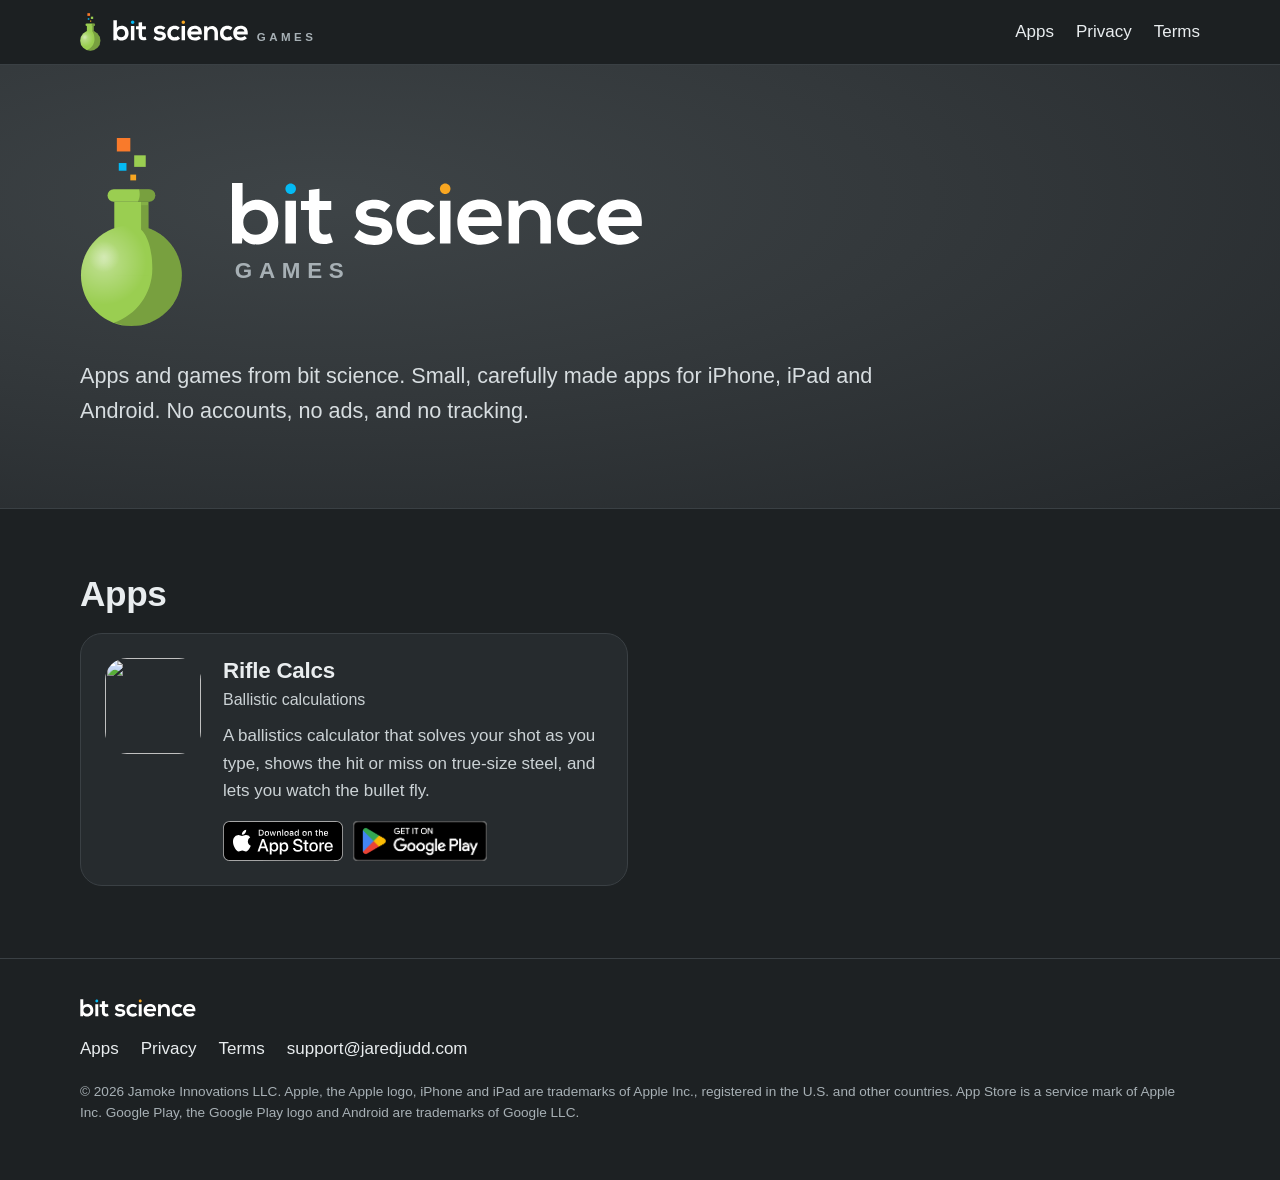
==== commit 06099135: "Updated Layout, and Links to the App Store Branding images" ====
--- a/docs/index.html
+++ b/docs/index.html
@@ -100,7 +100,7 @@
 <a class="card" href="/rifle-calcs/">
 <img src="/images/rifle-calcs/icon.png" alt="" width="96" height="96">
 <div><h3>Rifle Calcs</h3><p class="tag">Ballistic calculations</p>
-<p>A ballistics calculator that solves your shot as you type, shows the hit or miss on true-size steel, and lets you watch the bullet fly.</p><div class="stores"><span class="store">Available on the App Store</span><span class="store">Available on Google Play</span></div></div></a></div>
+<p>A ballistics calculator that solves your shot as you type, shows the hit or miss on true-size steel, and lets you watch the bullet fly.</p><div class="stores"><span class="badge app-store"><img src="/assets/badges/app-store.svg" alt="Download on the App Store"></span><span class="badge google-play"><img src="/assets/badges/google-play.png" alt="Get it on Google Play"></span></div></div></a></div>
 </section>
 </main>
 <footer class="bottom"><div class="wrap">
@@ -110,7 +110,7 @@
   <path transform="matrix(1 0 0 1 214.481 142.375)" fill="#F8A621" d="M0 0 C0 -1.435 -1.163 -2.597 -2.597 -2.597 C-4.032 -2.597 -5.195 -1.435 -5.195 0 C-5.195 1.434 -4.032 2.597 -2.597 2.597 C-1.163 2.597 0 1.434 0 0"/></g></svg></div>
 <nav><a href="/#apps">Apps</a><a href="/privacy/">Privacy</a><a href="/terms/">Terms</a>
 <a href="mailto:support@jaredjudd.com">support@jaredjudd.com</a></nav>
-<p class="fine">&copy; 2026 Jamoke Innovations LLC. Apple, iPhone, iPad and App Store are trademarks of Apple Inc. Google Play and Android are trademarks of Google LLC.</p>
+<p class="fine">&copy; 2026 Jamoke Innovations LLC. Apple, the Apple logo, iPhone and iPad are trademarks of Apple Inc., registered in the U.S. and other countries. App Store is a service mark of Apple Inc. Google Play, the Google Play logo and Android are trademarks of Google LLC.</p>
 </div></footer>
 </body>
 </html>
--- a/assets/site.css
+++ b/assets/site.css
@@ -87,6 +87,15 @@
 .stores { display: flex; flex-wrap: wrap; gap: 10px; margin-top: 8px; }
 .store { display: inline-block; padding: 10px 18px; border-radius: 12px; font-weight: 600;
   background: var(--green); color: #12170E; text-decoration: none; }
+/* Store badges, shown at the same height. Google's PNG has a transparent margin of 41 px around
+   its 564 x 168 badge, so its box is cropped to the badge plus 1 px, which keeps the thin outline
+   whole when the crop falls between screen pixels. */
+.stores { --badge: 48px; align-items: center; }
+.card .stores { --badge: 40px; }
+.badge { display: block; height: var(--badge); line-height: 0; }
+.badge img { height: 100%; width: auto; max-width: none; }
+.badge.google-play { width: calc(var(--badge) * 566 / 168); height: calc(var(--badge) * 170 / 168); overflow: hidden; }
+.badge.google-play img { height: calc(var(--badge) * 250 / 168); margin: calc(var(--badge) * -40 / 168); }
 .store.soon { background: transparent; color: var(--green); border: 1.5px solid var(--green); }
 
 /* Home: the app list */
@@ -95,7 +104,7 @@
 .card { display: flex; gap: 22px; padding: 24px; border-radius: 22px; background: var(--surface);
   border: 1px solid var(--line); color: var(--text); text-decoration: none; transition: border-color .15s, transform .15s; }
 .card:hover { border-color: var(--green-deep); transform: translateY(-2px); color: var(--text); }
-.card img { width: 96px; height: 96px; border-radius: 22px; flex: none; }
+.card > img { width: 96px; height: 96px; border-radius: 22px; flex: none; }
 .card h3 { margin: 0; font-size: 1.4rem; }
 .card .tag { font-size: 1rem; margin-bottom: 10px; }
 .card p { color: #CBD2D5; }
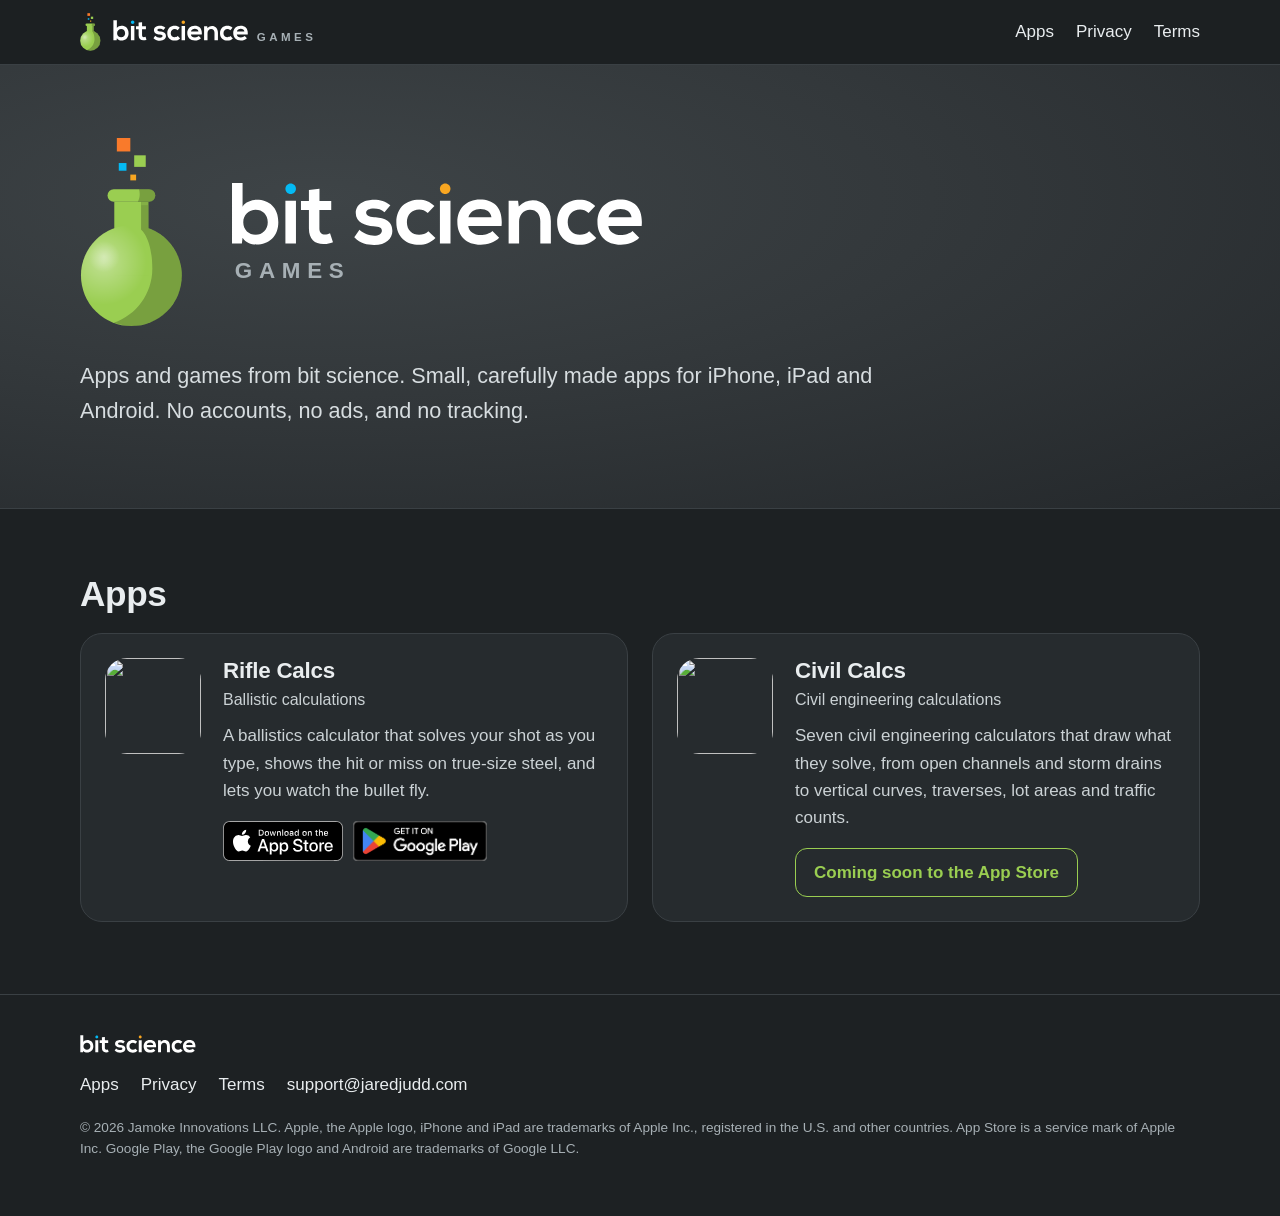
==== commit c6541842: "Add the Civil Calcs page, with its privacy and terms sections The page shows the seven calculators i" ====
--- a/docs/index.html
+++ b/docs/index.html
@@ -100,7 +100,11 @@
 <a class="card" href="/rifle-calcs/">
 <img src="/images/rifle-calcs/icon.png" alt="" width="96" height="96">
 <div><h3>Rifle Calcs</h3><p class="tag">Ballistic calculations</p>
-<p>A ballistics calculator that solves your shot as you type, shows the hit or miss on true-size steel, and lets you watch the bullet fly.</p><div class="stores"><span class="badge app-store"><img src="/assets/badges/app-store.svg" alt="Download on the App Store"></span><span class="badge google-play"><img src="/assets/badges/google-play.png" alt="Get it on Google Play"></span></div></div></a></div>
+<p>A ballistics calculator that solves your shot as you type, shows the hit or miss on true-size steel, and lets you watch the bullet fly.</p><div class="stores"><span class="badge app-store"><img src="/assets/badges/app-store.svg" alt="Download on the App Store"></span><span class="badge google-play"><img src="/assets/badges/google-play.png" alt="Get it on Google Play"></span></div></div></a>
+<a class="card" href="/civil-calcs/">
+<img src="/images/civil-calcs/icon.png" alt="" width="96" height="96">
+<div><h3>Civil Calcs</h3><p class="tag">Civil engineering calculations</p>
+<p>Seven civil engineering calculators that draw what they solve, from open channels and storm drains to vertical curves, traverses, lot areas and traffic counts.</p><div class="stores"><span class="store soon">Coming soon to the App Store</span></div></div></a></div>
 </section>
 </main>
 <footer class="bottom"><div class="wrap">
